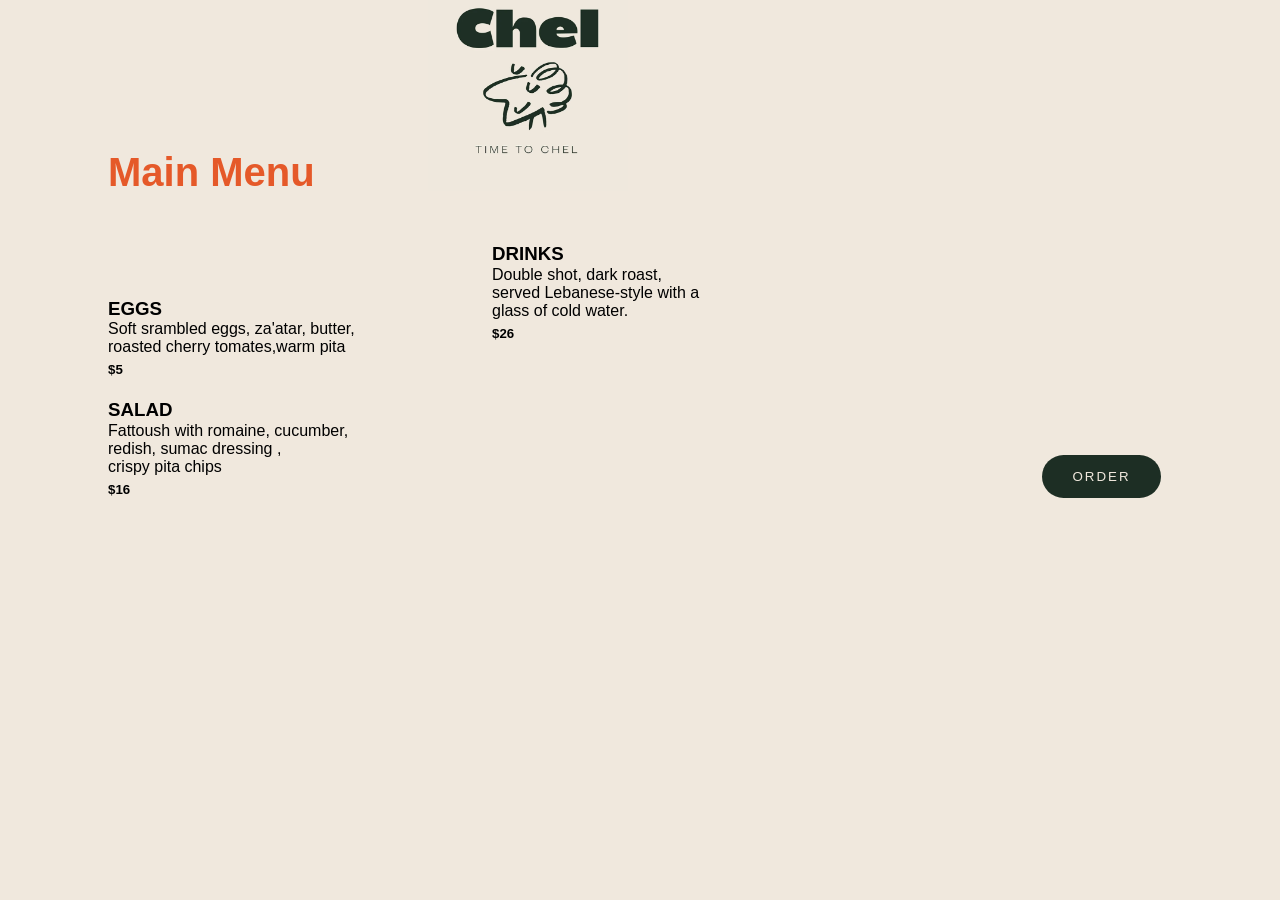
==== index.html @ 06f64a8b "Add Lab 11 page" ====
<!DOCTYPE html>
<html lang="en">
<head>
    <meta charset="UTF-8">
    <meta name="viewport" content="width=device-width, initial-scale=1.0">
    <title>SHEL</title>
    <link rel="stylesheet" href="style.css">

</head>
<body>
    
   <img src="image1.png" alt="Logo">
    <h2>Main Menu</h2>
    <h3 style="padding-top: 6%;">EGGS</h3>
    <h4>Soft srambled eggs, za'atar, butter,</br> roasted cherry tomates,warm pita<h4>
    <h5 style="font-weight: 900;">$5</h5>
    <h3>SALAD</h3>
    <h4>Fattoush with romaine, cucumber,</br> redish, sumac dressing ,</br> crispy pita chips</h4>
    <h5 style="font-weight: 900;">$16</h5>
     <div style="    margin-left: 30%;
    margin-top: -23%;
    position: absolute;">
        <h3>DRINKS</h3>
        <h4>Double shot, dark roast,</br> served Lebanese-style with a</br> glass of cold water. </h4>
    <h5 style="font-weight: 900;">$26</h5>
     </div>
    

     
   
        <button>ORDER</button>
  
   

</body>
</html>
---- style.css ----
body{
   background: #f0e8dd;
   
    padding-left: 100px;
    font-family:'Segoe UI', Tahoma, Geneva, Verdana, sans-serif;
    
    
    font-weight: lighter;
    img{
            width: 200px;
    position: absolute;
    margin-top: -5%;
    margin-left: 25%;
}
    h2{
        color: #e55929;
        font-size: 40px;
            padding-top: 10%;
         
    }
    h3{
            margin-bottom: -21px;
    }
    h4{
        text-align: justify;
        font-weight: lighter;     
}
h5{
     font-weight: bolder;
     margin-top: -15px;
}
button{
    background-color: #1d2e24;
    color: #f0e8dd;
        padding: 12px 28px;
    border-radius: 30px;
        border-color: transparent;
    transition: all 0.3s ease-in-out;
    font-weight: lighter;
    letter-spacing: 2px;
    position: fixed;
    margin-top: -5%;
    margin-left: 73%;
}
button:hover {
    background-color: #e55929;
    letter-spacing: 4px;
    
}
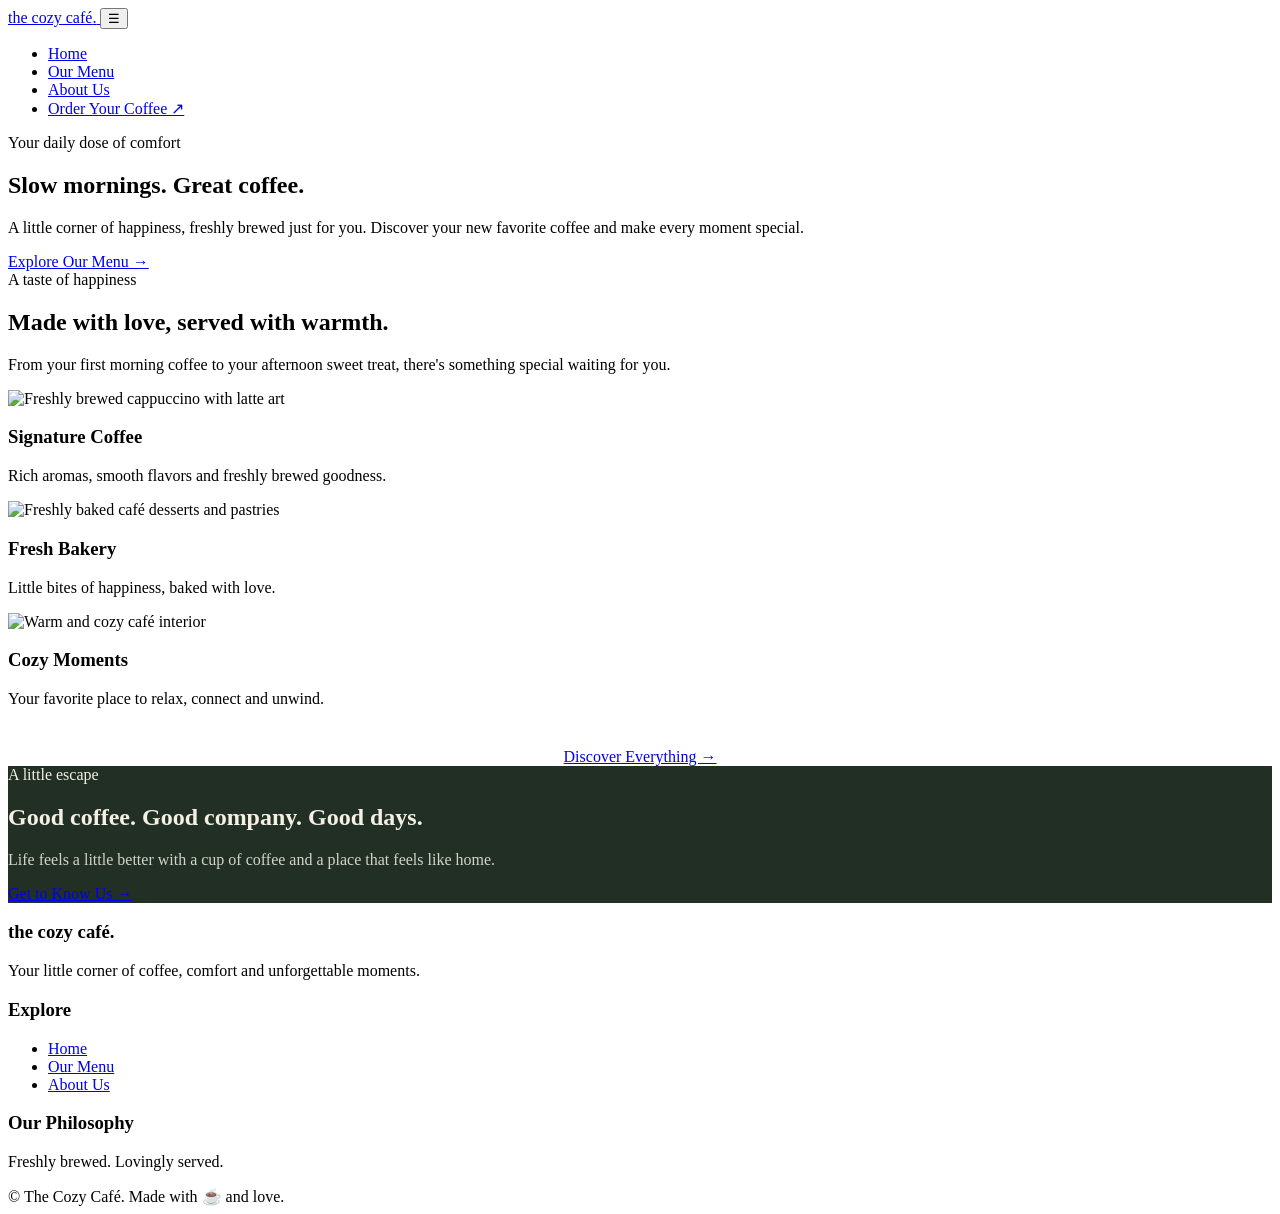
==== commit 8c116cdf: "Update index.html" ====
--- a/index.html
+++ b/index.html
@@ -4,34 +4,207 @@
 <head>
     <meta charset="UTF-8">
     <meta name="viewport" content="width=device-width, initial-scale=1.0">
-    <title>SHEL</title>
-    <link rel="stylesheet" href="style.css">
-
+
+    <title>The Cozy Café | Coffee, Comfort & Fresh Moments</title>
+
+    <meta name="description"
+        content="Welcome to The Cozy Café. Discover freshly brewed coffee, delicious pastries and a warm café experience.">
+
+    <meta name="theme-color" content="#222f25">
+
+    <meta property="og:title" content="The Cozy Café">
+    <meta property="og:description"
+        content="Your little corner of coffee and comfort.">
+    <meta property="og:type" content="website">
+
+    <link rel="canonical" href="https://example.com/">
+    <link rel="icon" href="favicon.svg" type="image/svg+xml">
+
+    <link rel="preconnect" href="https://fonts.googleapis.com">
+    <link rel="preconnect" href="https://fonts.gstatic.com" crossorigin>
+
+    <link href="https://fonts.googleapis.com/css2?family=National+Park:wght@200..800&display=swap"
+        rel="stylesheet">
+
+    <link rel="stylesheet" href="css/style.css">
+
+    <script src="js/script.js" defer></script>
 </head>
-<body>
-    
-   <img src="image1.png" alt="Logo">
-    <h2>Main Menu</h2>
-    <h3 style="padding-top: 6%;">EGGS</h3>
-    <h4>Soft srambled eggs, za'atar, butter,</br> roasted cherry tomates,warm pita<h4>
-    <h5 style="font-weight: 900;">$5</h5>
-    <h3>SALAD</h3>
-    <h4>Fattoush with romaine, cucumber,</br> redish, sumac dressing ,</br> crispy pita chips</h4>
-    <h5 style="font-weight: 900;">$16</h5>
-     <div style="    margin-left: 30%;
-    margin-top: -23%;
-    position: absolute;">
-        <h3>DRINKS</h3>
-        <h4>Double shot, dark roast,</br> served Lebanese-style with a</br> glass of cold water. </h4>
-    <h5 style="font-weight: 900;">$26</h5>
-     </div>
-    
-
-     
-   
-        <button>ORDER</button>
-  
-   
+
+<body data-page="home">
+
+<header class="header">
+    <nav class="navbar container" aria-label="Main navigation">
+
+        <a href="index.html" class="logo">
+            the cozy café<span>.</span>
+        </a>
+
+        <button class="menu-toggle"
+            aria-label="Open navigation"
+            aria-expanded="false"
+            aria-controls="nav-links">
+            ☰
+        </button>
+
+        <ul class="nav-links" id="nav-links">
+            <li><a href="index.html" class="active" aria-current="page">Home</a></li>
+            <li><a href="menu.html">Our Menu</a></li>
+            <li><a href="about.html">About Us</a></li>
+            <li><a href="menu.html" class="btn">Order Your Coffee ↗</a></li>
+        </ul>
+
+    </nav>
+</header>
+
+<main>
+
+    <section class="hero">
+        <div class="container">
+            <div class="hero-content">
+
+                <span class="eyebrow">Your daily dose of comfort</span>
+
+                <h1>
+                    Slow mornings.
+                    <span>Great coffee.</span>
+                </h1>
+
+                <p>
+                    A little corner of happiness, freshly brewed
+                    just for you. Discover your new favorite
+                    coffee and make every moment special.
+                </p>
+
+                <a href="menu.html" class="btn">
+                    Explore Our Menu →
+                </a>
+
+            </div>
+        </div>
+    </section>
+
+    <section class="section">
+        <div class="container">
+
+            <div class="section-heading reveal">
+                <span class="eyebrow">A taste of happiness</span>
+                <h2>Made with love, served with warmth.</h2>
+                <p>
+                    From your first morning coffee to your
+                    afternoon sweet treat, there's something
+                    special waiting for you.
+                </p>
+            </div>
+
+            <div class="card-grid">
+
+                <article class="card reveal">
+                    <img src="images/coffee.jpg"
+                        alt="Freshly brewed cappuccino with latte art"
+                        loading="lazy">
+
+                    <div class="card-content">
+                        <h3>Signature Coffee</h3>
+                        <p>
+                            Rich aromas, smooth flavors and
+                            freshly brewed goodness.
+                        </p>
+                    </div>
+                </article>
+
+                <article class="card reveal">
+                    <img src="images/dessert.jpg"
+                        alt="Freshly baked café desserts and pastries"
+                        loading="lazy">
+
+                    <div class="card-content">
+                        <h3>Fresh Bakery</h3>
+                        <p>
+                            Little bites of happiness,
+                            baked with love.
+                        </p>
+                    </div>
+                </article>
+
+                <article class="card reveal">
+                    <img src="images/cafe-interior.jpg"
+                        alt="Warm and cozy café interior"
+                        loading="lazy">
+
+                    <div class="card-content">
+                        <h3>Cozy Moments</h3>
+                        <p>
+                            Your favorite place to relax,
+                            connect and unwind.
+                        </p>
+                    </div>
+                </article>
+
+            </div>
+
+            <div style="text-align:center; margin-top:40px;">
+                <a href="menu.html" class="btn btn-outline">
+                    Discover Everything →
+                </a>
+            </div>
+
+        </div>
+    </section>
+
+    <section class="section" style="background:#222f25; color:#f5f0e4;">
+        <div class="container section-heading reveal">
+            <span class="eyebrow">A little escape</span>
+            <h2>Good coffee. Good company. Good days.</h2>
+            <p style="color:#d2d5ca;">
+                Life feels a little better with a cup of coffee
+                and a place that feels like home.
+            </p>
+
+            <a href="about.html" class="btn" style="margin-top:25px;">
+                Get to Know Us →
+            </a>
+        </div>
+    </section>
+
+</main>
+
+<footer class="footer">
+    <div class="container">
+
+        <div class="footer-grid">
+
+            <div>
+                <h3 class="logo">the cozy café<span>.</span></h3>
+                <p>
+                    Your little corner of coffee, comfort
+                    and unforgettable moments.
+                </p>
+            </div>
+
+            <div>
+                <h3>Explore</h3>
+                <ul class="footer-links">
+                    <li><a href="index.html">Home</a></li>
+                    <li><a href="menu.html">Our Menu</a></li>
+                    <li><a href="about.html">About Us</a></li>
+                </ul>
+            </div>
+
+            <div>
+                <h3>Our Philosophy</h3>
+                <p>Freshly brewed. Lovingly served.</p>
+            </div>
+
+        </div>
+
+        <div class="copyright">
+            © <span id="current-year"></span> The Cozy Café.
+            Made with ☕ and love.
+        </div>
+
+    </div>
+</footer>
 
 </body>
-</html>+</html>
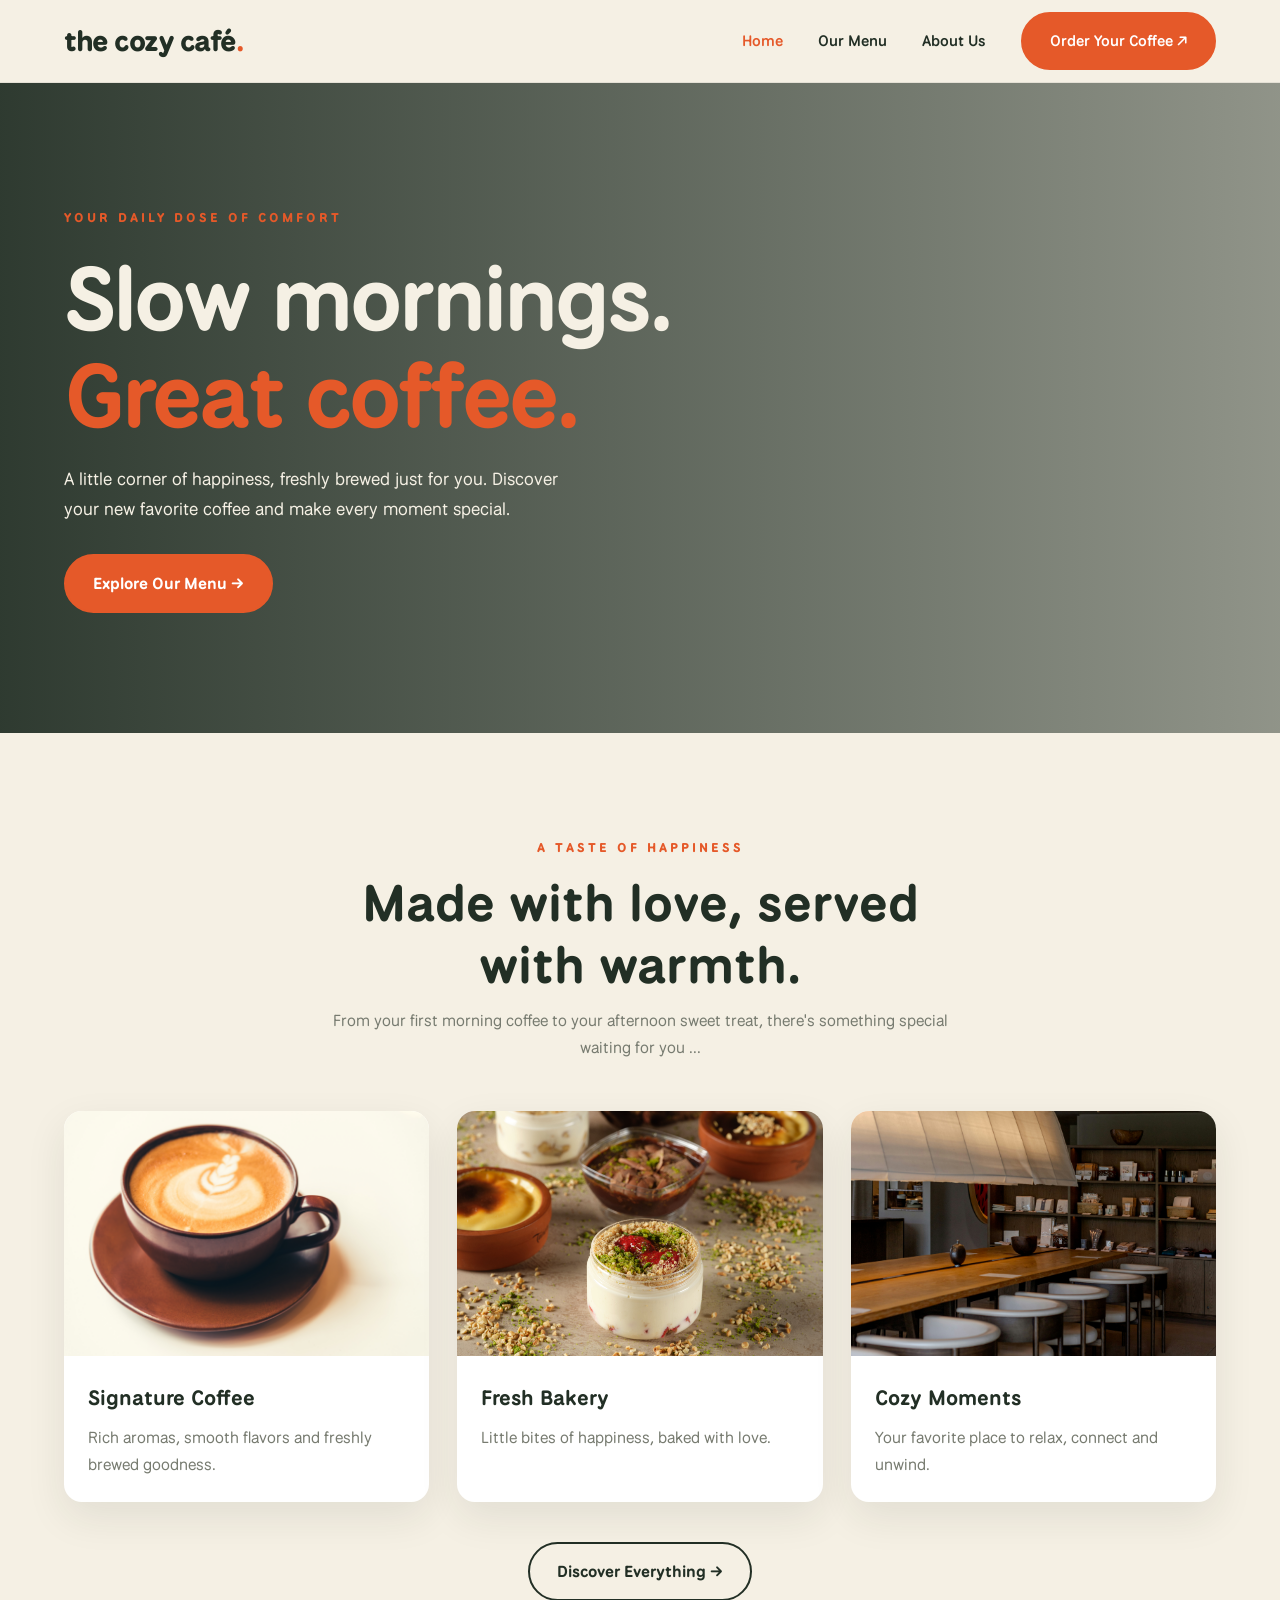
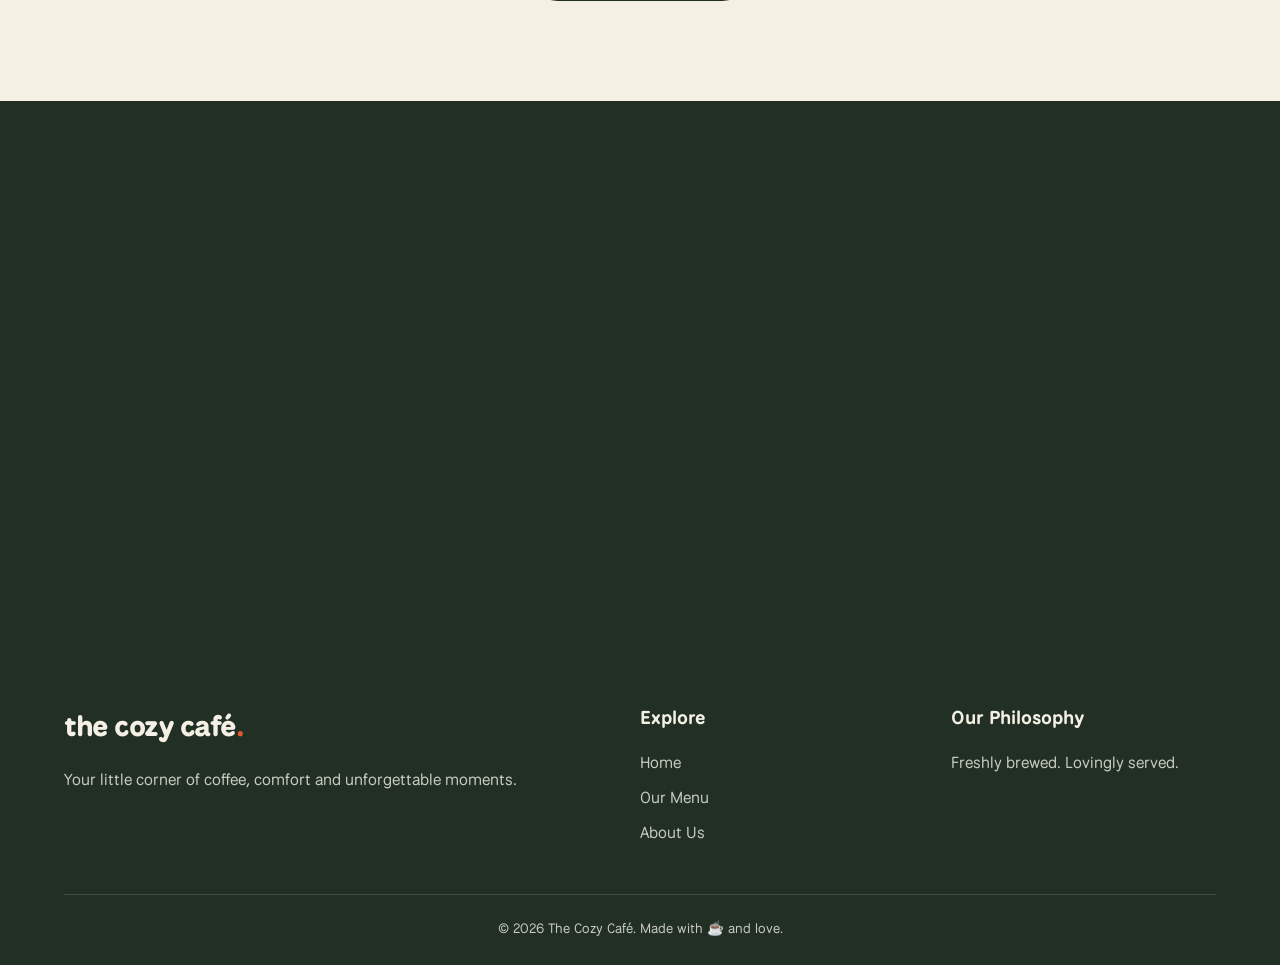
==== commit c33f031b: "Manual change the text" ====
--- a/index.html
+++ b/index.html
@@ -93,7 +93,7 @@
                 <p>
                     From your first morning coffee to your
                     afternoon sweet treat, there's something
-                    special waiting for you.
+                    special waiting for you ...
                 </p>
             </div>
 
--- a/css/style.css
+++ b/css/style.css
@@ -0,0 +1,479 @@
+
+/* =================================
+   THE COZY CAFE - GLOBAL STYLES
+================================= */
+
+@import url('https://fonts.googleapis.com/css2?family=National+Park:wght@200..800&display=swap');
+
+:root {
+    --green: #222f25;
+    --cream: #f5f0e4;
+    --orange: #e55929;
+    --white: #ffffff;
+    --muted: #777b70;
+
+    --font: 'National Park', sans-serif;
+
+    --radius: 18px;
+    --transition: 0.3s ease;
+    --shadow: 0 15px 40px rgba(34, 47, 37, 0.09);
+}
+
+* {
+    margin: 0;
+    padding: 0;
+    box-sizing: border-box;
+}
+
+html {
+    scroll-behavior: smooth;
+    scroll-padding-top: 90px;
+}
+
+body {
+    background: var(--cream);
+    color: var(--green);
+    font-family: var(--font);
+    line-height: 1.7;
+    overflow-x: hidden;
+}
+
+a {
+    color: inherit;
+    text-decoration: none;
+}
+
+button {
+    font: inherit;
+    cursor: pointer;
+}
+
+img {
+    display: block;
+    max-width: 100%;
+}
+
+.container {
+    width: min(1160px, 90%);
+    margin: auto;
+}
+
+/* NAVIGATION */
+
+.header {
+    position: sticky;
+    top: 0;
+    z-index: 1000;
+    background: rgba(245, 240, 228, 0.95);
+    backdrop-filter: blur(15px);
+    border-bottom: 1px solid rgba(34, 47, 37, 0.08);
+}
+
+.navbar {
+    min-height: 82px;
+    display: flex;
+    justify-content: space-between;
+    align-items: center;
+}
+
+.logo {
+    font-size: 1.8rem;
+    font-weight: 800;
+    letter-spacing: -1.5px;
+}
+
+.logo span {
+    color: var(--orange);
+}
+
+.nav-links {
+    display: flex;
+    align-items: center;
+    gap: 35px;
+    list-style: none;
+}
+
+.nav-links a {
+    font-size: 0.95rem;
+    font-weight: 600;
+    transition: var(--transition);
+}
+
+.nav-links a:hover,
+.nav-links a.active {
+    color: var(--orange);
+}
+
+.menu-toggle {
+    display: none;
+    background: transparent;
+    border: 0;
+    font-size: 1.7rem;
+    color: var(--green);
+}
+
+/* BUTTONS */
+
+.btn {
+    display: inline-flex;
+    align-items: center;
+    justify-content: center;
+    gap: 10px;
+    padding: 14px 27px;
+    border-radius: 50px;
+    background: var(--orange);
+    color: var(--white);
+    font-weight: 700;
+    border: 2px solid var(--orange);
+    transition: var(--transition);
+}
+
+.btn:hover {
+    background: var(--green);
+    border-color: var(--green);
+    transform: translateY(-4px);
+    box-shadow: var(--shadow);
+}
+
+.btn-outline {
+    background: transparent;
+    color: var(--green);
+    border-color: var(--green);
+}
+
+.btn-outline:hover {
+    color: var(--white);
+}
+
+/* HERO */
+
+.hero {
+    min-height: 650px;
+    display: flex;
+    align-items: center;
+    background:
+        linear-gradient(
+            90deg,
+            rgba(34,47,37,.94),
+            rgba(34,47,37,.48)
+        ),
+        url('../images/hero.jpg') center/cover no-repeat;
+    color: var(--cream);
+}
+
+.hero-content {
+    max-width: 690px;
+    padding: 90px 0;
+    animation: fadeUp 1s ease both;
+}
+
+.eyebrow {
+    color: var(--orange);
+    text-transform: uppercase;
+    font-size: .8rem;
+    font-weight: 800;
+    letter-spacing: 3px;
+}
+
+.hero h1 {
+    font-size: clamp(3rem, 7vw, 5.8rem);
+    line-height: 1.08;
+    letter-spacing: -3px;
+    margin: 20px 0;
+}
+
+.hero h1 span {
+    color: var(--orange);
+}
+
+.hero p {
+    max-width: 500px;
+    font-size: 1.1rem;
+    margin-bottom: 30px;
+}
+
+/* SECTIONS */
+
+.section {
+    padding: 100px 0;
+}
+
+.section-heading {
+    text-align: center;
+    max-width: 650px;
+    margin: 0 auto 50px;
+}
+
+.section-heading h2 {
+    font-size: clamp(2rem, 4vw, 3.2rem);
+    line-height: 1.2;
+    margin: 12px 0;
+}
+
+.section-heading p {
+    color: var(--muted);
+}
+
+/* CARDS */
+
+.card-grid {
+    display: grid;
+    grid-template-columns: repeat(3, 1fr);
+    gap: 28px;
+}
+
+.card {
+    background: var(--white);
+    border-radius: var(--radius);
+    overflow: hidden;
+    box-shadow: var(--shadow);
+    transition: var(--transition);
+}
+
+.card:hover {
+    transform: translateY(-9px);
+}
+
+.card img {
+    width: 100%;
+    height: 245px;
+    object-fit: cover;
+    transition: transform .6s ease;
+}
+
+.card:hover img {
+    transform: scale(1.06);
+}
+
+.card-content {
+    padding: 24px;
+}
+
+.card-content h3 {
+    font-size: 1.3rem;
+    margin-bottom: 8px;
+}
+
+.card-content p {
+    color: var(--muted);
+}
+
+/* MENU */
+
+.menu-filters {
+    display: flex;
+    justify-content: center;
+    flex-wrap: wrap;
+    gap: 12px;
+    margin-bottom: 35px;
+}
+
+.filter-btn {
+    padding: 10px 23px;
+    border: 1px solid var(--green);
+    border-radius: 30px;
+    background: transparent;
+    color: var(--green);
+    transition: var(--transition);
+}
+
+.filter-btn.active,
+.filter-btn:hover {
+    background: var(--green);
+    color: var(--cream);
+}
+
+.menu-grid {
+    display: grid;
+    grid-template-columns: repeat(2, 1fr);
+    gap: 20px;
+}
+
+.menu-item {
+    background: var(--white);
+    padding: 23px;
+    border-radius: var(--radius);
+    display: flex;
+    justify-content: space-between;
+    gap: 15px;
+    box-shadow: var(--shadow);
+}
+
+.menu-item h3 {
+    font-size: 1.15rem;
+}
+
+.menu-item p {
+    color: var(--muted);
+    font-size: .9rem;
+}
+
+.price {
+    color: var(--orange);
+    font-weight: 800;
+    white-space: nowrap;
+}
+
+.hidden {
+    display: none !important;
+}
+
+/* ABOUT */
+
+.about-grid {
+    display: grid;
+    grid-template-columns: 1fr 1fr;
+    align-items: center;
+    gap: 60px;
+}
+
+.about-image {
+    width: 100%;
+    height: 480px;
+    object-fit: cover;
+    border-radius: 25px;
+}
+
+.about-content h2 {
+    font-size: clamp(2.2rem, 4vw, 3.5rem);
+    line-height: 1.15;
+    margin: 15px 0;
+}
+
+/* FOOTER */
+
+.footer {
+    background: var(--green);
+    color: var(--cream);
+    padding: 65px 0 25px;
+}
+
+.footer-grid {
+    display: grid;
+    grid-template-columns: 2fr 1fr 1fr;
+    gap: 45px;
+    margin-bottom: 40px;
+}
+
+.footer h3 {
+    margin-bottom: 15px;
+}
+
+.footer p,
+.footer a {
+    color: #c7cbbf;
+}
+
+.footer a:hover {
+    color: var(--orange);
+}
+
+.footer-links {
+    list-style: none;
+}
+
+.footer-links li {
+    margin: 8px 0;
+}
+
+.copyright {
+    border-top: 1px solid rgba(255,255,255,.15);
+    padding-top: 22px;
+    text-align: center;
+    color: #c7cbbf;
+    font-size: .85rem;
+}
+
+/* ANIMATIONS */
+
+@keyframes fadeUp {
+    from {
+        opacity: 0;
+        transform: translateY(35px);
+    }
+    to {
+        opacity: 1;
+        transform: translateY(0);
+    }
+}
+
+.reveal {
+    opacity: 0;
+    transform: translateY(30px);
+    transition: .8s ease;
+}
+
+.reveal.visible {
+    opacity: 1;
+    transform: translateY(0);
+}
+
+/* ACCESSIBILITY */
+
+:focus-visible {
+    outline: 3px solid var(--orange);
+    outline-offset: 4px;
+}
+
+@media (prefers-reduced-motion: reduce) {
+    *,
+    *::before,
+    *::after {
+        scroll-behavior: auto !important;
+        animation-duration: .01ms !important;
+        transition-duration: .01ms !important;
+    }
+
+    .reveal {
+        opacity: 1;
+        transform: none;
+    }
+}
+
+/* RESPONSIVE */
+
+@media (max-width: 768px) {
+    .menu-toggle {
+        display: block;
+    }
+
+    .nav-links {
+        display: none;
+        position: absolute;
+        top: 82px;
+        left: 0;
+        width: 100%;
+        padding: 25px;
+        background: var(--cream);
+        flex-direction: column;
+        gap: 20px;
+        box-shadow: var(--shadow);
+    }
+
+    .nav-links.open {
+        display: flex;
+    }
+
+    .card-grid,
+    .menu-grid,
+    .about-grid,
+    .footer-grid {
+        grid-template-columns: 1fr;
+    }
+
+    .hero {
+        min-height: 560px;
+    }
+
+    .hero h1 {
+        letter-spacing: -1.5px;
+    }
+
+    .section {
+        padding: 70px 0;
+    }
+
+    .about-image {
+        height: 330px;
+    }
+}
